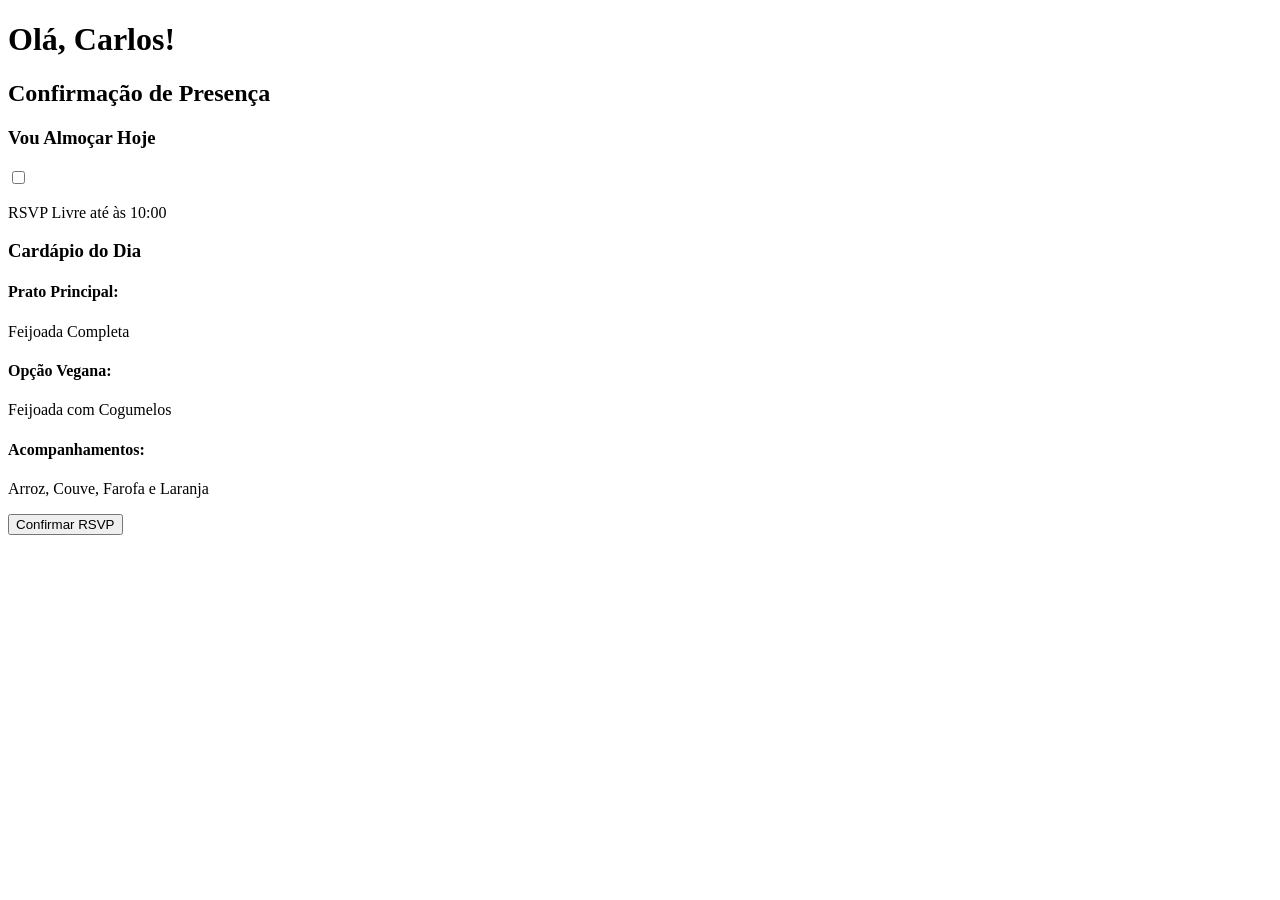
==== 03-front-end/nutriAcao-FICR-main/html/funcionario.html @ 899a69ea "Adicionado a pasta com os códigos HTML e CSS" ====
<!DOCTYPE html>
<html lang="pt-br">
<head>
    <meta charset="UTF-8">
    <meta name="viewport" content="width=device-width, initial-scale=1.0">
    <title>Funcionário - NutriAção</title>
    <link rel="stylesheet" href="/css/funcionaraio.css">
</head>
<body>
    
    <main>
        <h1>Olá, Carlos!</h1>       <!--<main>: conteúdo principal da página-->

        <h2>Confirmação de Presença</h2>        <!--<h2>: subtítulo da página-->

        <form action="#" method="post">     <!--<form>: agrupa a confirmação para ser enviada de uma vez-->
            <section class="rsvp">
                <h3>
                    <label for="almoco">Vou Almoçar Hoje</label>
                </h3>

                <input type="checkbox" name="almoco" id="almoco">

                <p>RSVP Livre até às 10:00</p>
            </section>

            <section>
                <h3>Cardápio do Dia</h3>

                <h4>Prato Principal:</h4>
                <p>Feijoada Completa</p>

                <h4>Opção Vegana:</h4>
                <p>Feijoada com Cogumelos</p>

                <h4>Acompanhamentos:</h4>
                <p>Arroz, Couve, Farofa e Laranja</p>
            </section>

            <button type="submit">Confirmar RSVP</button>

        </form>
    </main>

</body>
</html>
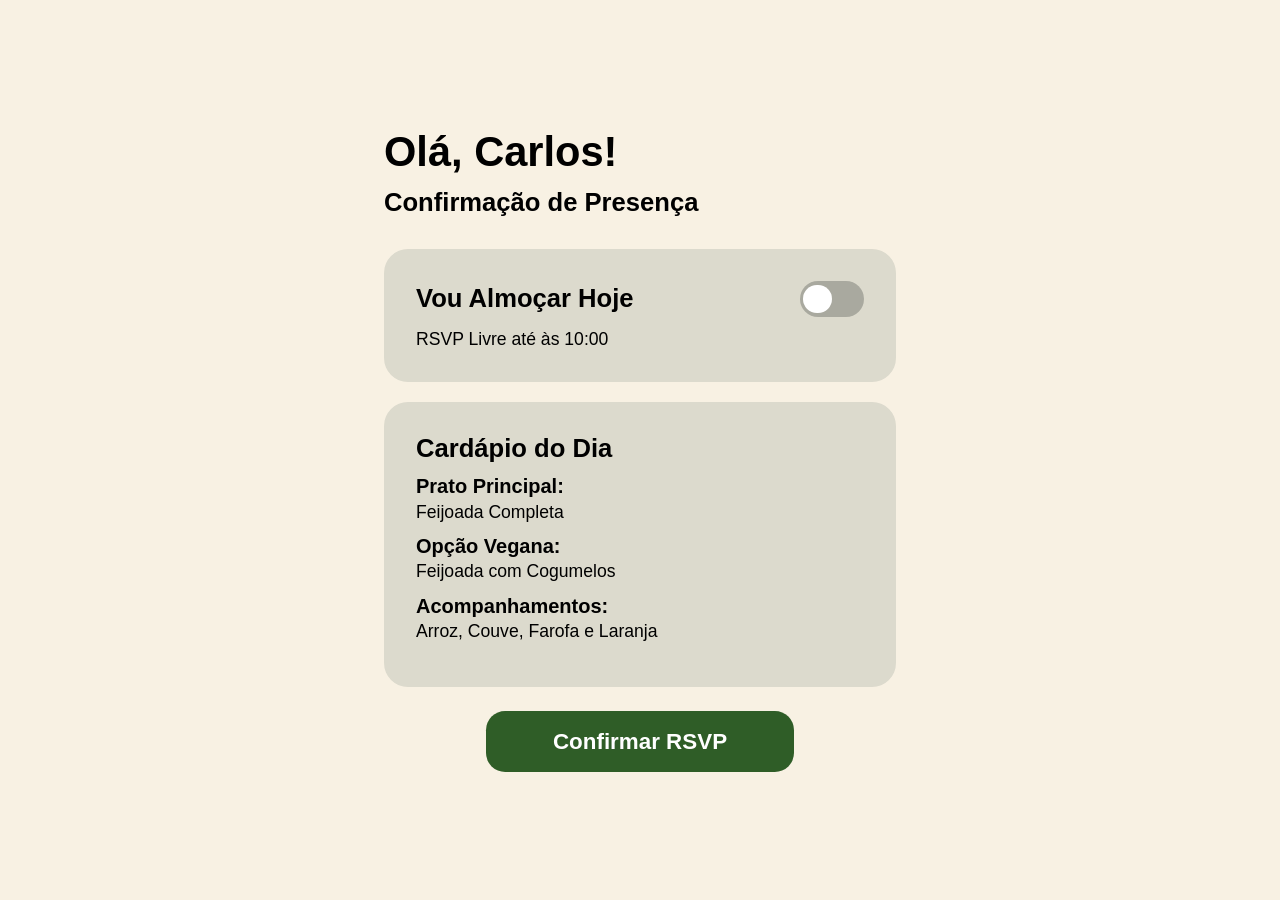
==== commit 1c5d8928: "Fix stylesheet link for funcionario.html" ====
--- a/03-front-end/nutriAcao-FICR-main/html/funcionario.html
+++ b/03-front-end/nutriAcao-FICR-main/html/funcionario.html
@@ -4,16 +4,16 @@
     <meta charset="UTF-8">
     <meta name="viewport" content="width=device-width, initial-scale=1.0">
     <title>Funcionário - NutriAção</title>
-    <link rel="stylesheet" href="/css/funcionaraio.css">
+    <link rel="stylesheet" href="../css/funcionario.css">
 </head>
 <body>
     
     <main>
-        <h1>Olá, Carlos!</h1>       <!--<main>: conteúdo principal da página-->
+        <h1>Olá, Carlos!</h1>       
 
-        <h2>Confirmação de Presença</h2>        <!--<h2>: subtítulo da página-->
+        <h2>Confirmação de Presença</h2>        
 
-        <form action="#" method="post">     <!--<form>: agrupa a confirmação para ser enviada de uma vez-->
+        <form action="#" method="post">     
             <section class="rsvp">
                 <h3>
                     <label for="almoco">Vou Almoçar Hoje</label>
@@ -43,4 +43,4 @@
     </main>
 
 </body>
-</html>+</html>
--- a/03-front-end/nutriAcao-FICR-main/css/funcionario.css
+++ b/03-front-end/nutriAcao-FICR-main/css/funcionario.css
@@ -0,0 +1,203 @@
+* {
+    margin: 0;
+    padding: 0%;
+    box-sizing: border-box;
+}
+
+
+
+
+
+body {
+    font-family:Arial, Helvetica, sans-serif;
+    background-color: #f8f1e3;
+    background-image: url(/images/NutriAção\ -\ funcionario\ -\ fundo.jpg);
+    background-size: cover;
+    background-position: center;
+    background-repeat: no-repeat;
+    min-height: 100vh;
+    display:flex;
+    align-items:center;
+    justify-content:center;
+}
+
+
+
+main {
+    max-width: 24rem;
+    margin: 0 auto;
+    padding: 3rem 1rem 2rem;
+    width: 100%;
+}
+
+
+h1 {
+    font-size: 2rem;
+    margin-bottom: 0.8rem;
+}
+
+h2 {
+    font-size: 1.2rem;
+    margin-bottom: 1.5rem;
+}
+
+
+section{
+    background-color: #dcdacd;
+    padding: 1.2rem;
+    border-radius: 1.5rem;
+    margin-bottom: 1.2rem;
+}
+
+
+h3 {
+    font-size: 1.3rem;
+    margin-bottom: 0.8rem;
+}
+
+h4 {
+    font-size: 1.05rem;
+    margin-bottom: 0.2rem;
+}
+
+p {
+    font-size: 0.95rem;
+    margin-bottom: 0.8rem;
+}
+
+
+
+.rsvp {
+    display:flex;
+    flex-wrap: wrap;
+    align-items: center;
+    justify-content: space-between;
+}
+
+.rsvp h3 {
+    margin-bottom: 0;
+}
+
+.rsvp p {
+    width: 100%;
+    margin-top: 0.8rem;
+    margin-bottom: 0;
+}
+
+
+button {
+    display: block;
+    width: 80%;
+    margin: 1.5rem auto 0;
+    padding: 1rem;
+    font-size: 1.2rem;
+    font-weight: bold;
+    color: #ffffff;
+    background-color: #2f5d27;
+    border: none;
+    border-radius: 1.2rem;
+    cursor: pointer;
+}
+
+button:hover {
+    background-color: #244a1f
+}
+
+
+input[type="checkbox"] {
+    -webkit-appearance: none;
+    appearance: none;
+    position: relative;
+    width: 3.4rem;
+    height: 1.9rem;
+    background-color: #a9a99f;
+    border-radius: 2rem;
+    cursor: pointer;
+    transition: background-color 0.3s;
+}
+
+
+input[type="checkbox"]::before {
+    content: "";
+    position: absolute;
+    top: 0.2rem;
+    left: 0.2rem;
+    width: 1.5rem;
+    height: 1.5rem;
+    background-color: #ffffff;
+    border-radius: 50%;
+    transition: transform 0.3s;
+}
+
+
+input[type="checkbox"]:checked {
+    background-color: #34c759;
+}
+
+input[type="checkbox"]:checked::before {
+    transform: translateX(1.5rem);
+}
+
+
+
+@media (min-width: 768px) {
+    
+
+    body {
+        background-attachment: fixed;       
+        background-image:url("/images/NutriAção\ -\ computador.jpeg");      
+        background-size:cover;     
+        background-position:center;     
+    }
+
+    main {
+        max-width: 36rem;               
+        padding: 3rem 2rem;             
+    }
+
+    h1 {
+        font-size: 2.6rem;             
+    }
+
+    h2 {
+        font-size: 1.6rem;             
+        margin-bottom: 2rem;           
+    }
+
+    section {
+        padding: 2rem;                  
+    }
+
+    h3 {
+        font-size: 1.6rem;             
+    }
+
+    h4 {
+        font-size: 1.25rem;             
+    }
+
+    p {
+        font-size: 1.1rem;              
+    }
+
+    
+    input[type="checkbox"] {
+        width: 4rem;                    
+        height: 2.2rem;                 
+    }
+
+    input[type="checkbox"]::before {
+        width: 1.8rem;                  
+        height: 1.8rem;
+    }
+
+    input[type="checkbox"]:checked::before {
+        transform: translateX(1.8rem);  
+    }
+
+    button {
+        width: 60%;                     
+        padding: 1.1rem;                
+        font-size: 1.4rem;              
+    }
+}
